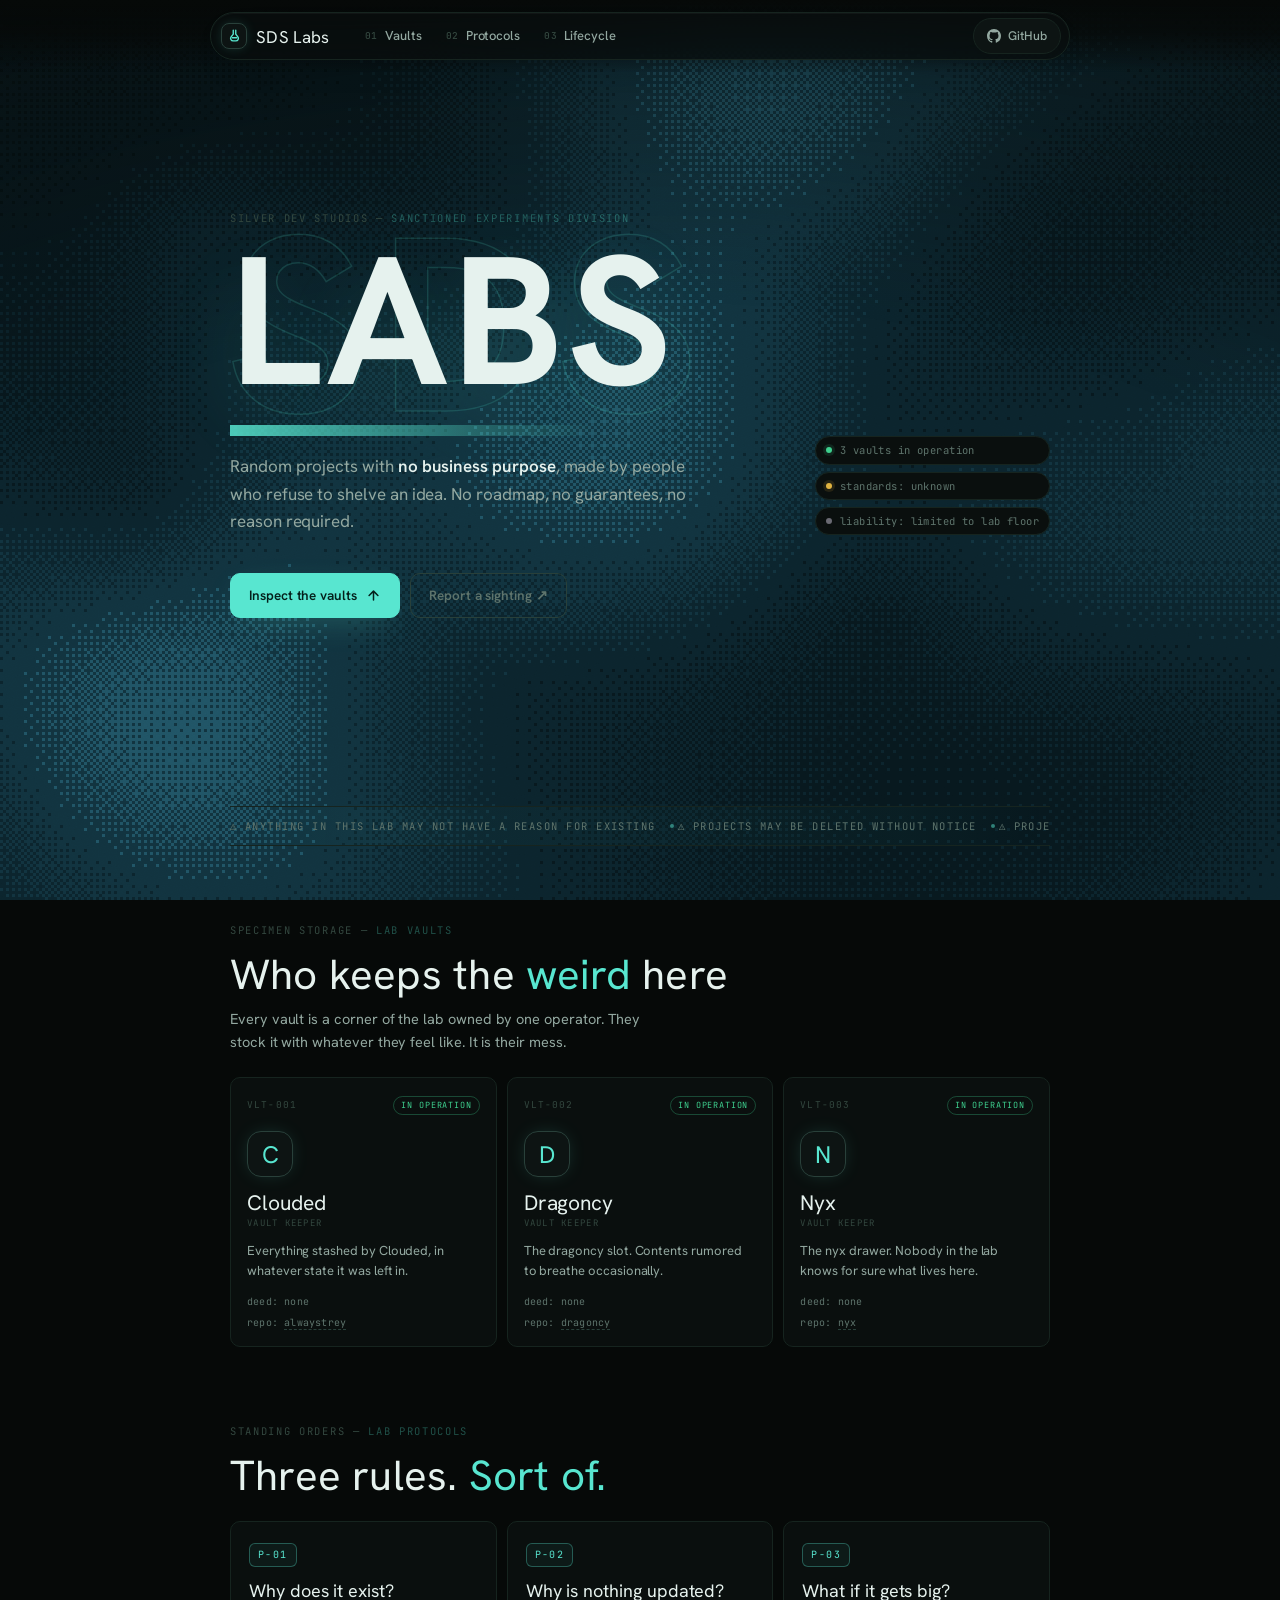
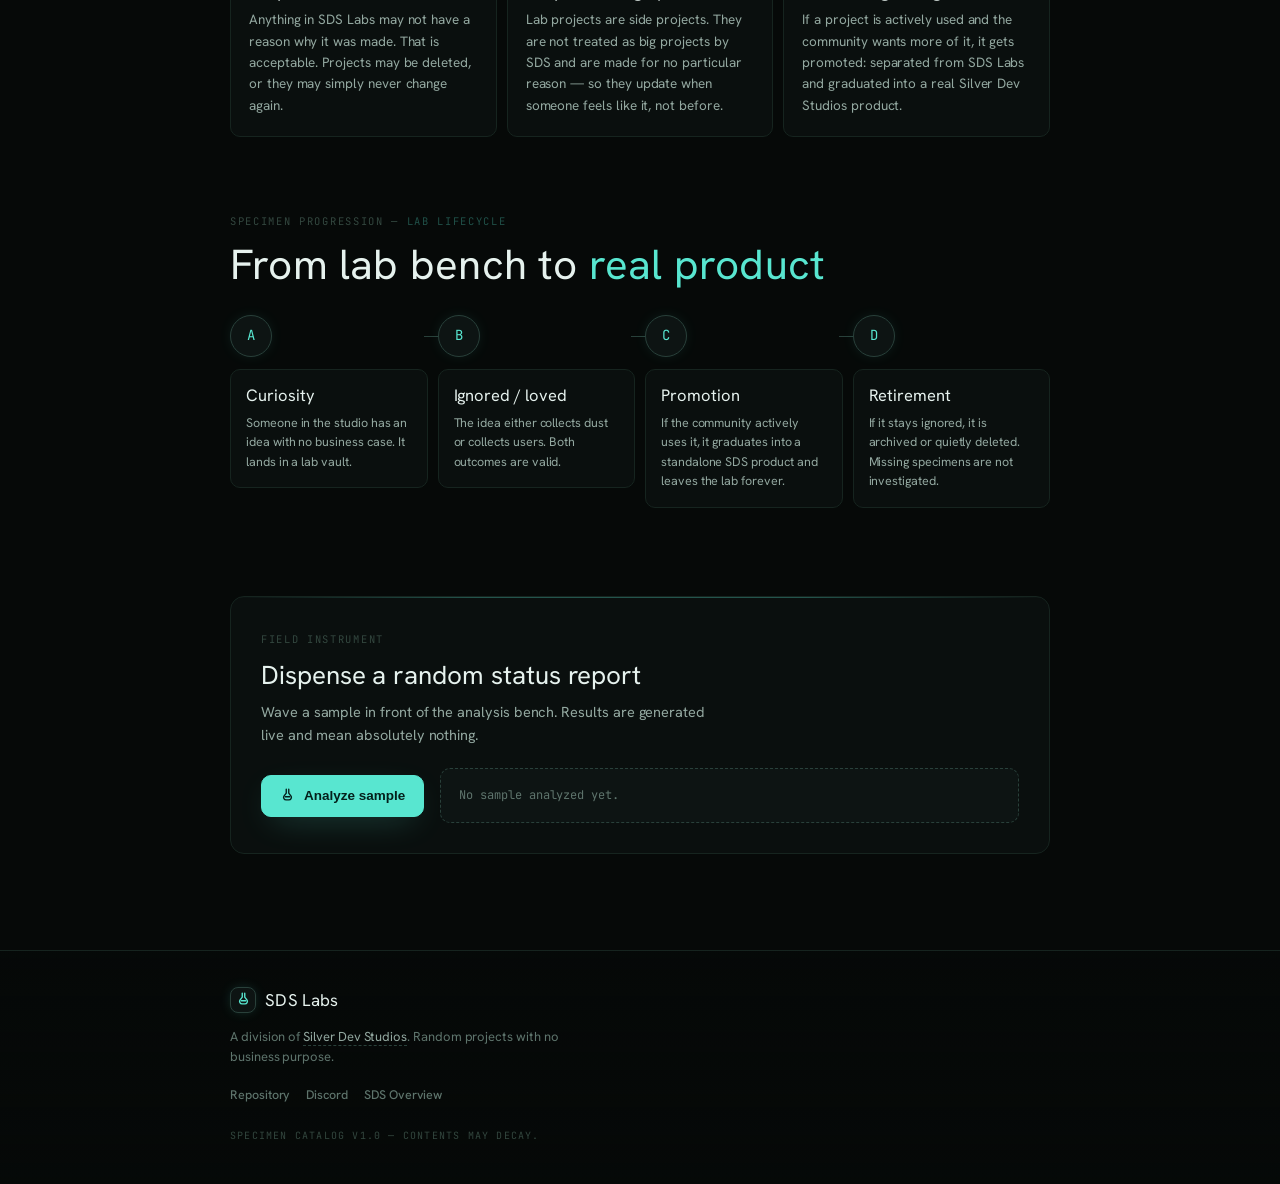
==== index.html @ 9fcaad76 "Add SDS Labs landing page and enhance README - Landing page (index.html, styles.css, app.js) with a " ====
<!DOCTYPE html>
<html lang="en">
<head>
<meta charset="utf-8">
<meta name="viewport" content="width=device-width,initial-scale=1,viewport-fit=cover">
<title>SDS Labs — Experiments by Silver Dev Studios</title>
<meta name="description" content="SDS Labs is the unregulated corner of Silver Dev Studios — random projects with no business purpose, no roadmap, and no promises.">
<meta name="color-scheme" content="dark">
<meta name="theme-color" content="#060908">
<meta property="og:type" content="website">
<meta property="og:site_name" content="Silver Dev Studios">
<meta property="og:title" content="SDS Labs — Experiments by Silver Dev Studios">
<meta property="og:description" content="Random projects with no business purpose. Runway for experiments. Liability limited to the lab floor.">
<meta property="og:url" content="https://silver-dev-studios.github.io/SDS-Labs/">
<meta name="twitter:card" content="summary_large_image">
<meta name="twitter:title" content="SDS Labs — Experiments by Silver Dev Studios">
<meta name="twitter:description" content="Random projects with no business purpose. Runway for experiments. Liability limited to the lab floor.">
<link rel="icon" href="data:image/svg+xml,%3Csvg xmlns='http://www.w3.org/2000/svg' viewBox='0 0 32 32'%3E%3Crect width='32' height='32' rx='7' fill='%23060908'/%3E%3Cpath d='M13 4v7.2L8.4 18a3.5 3.5 0 0 0 3 5.4h9.2a3.5 3.5 0 0 0 3-5.4L19 11.2V4' fill='none' stroke='%2358e6d0' stroke-width='2.4' stroke-linecap='round' stroke-linejoin='round'/%3E%3Cpath d='M11.5 21h9' stroke='%2358e6d0' stroke-width='2' stroke-linecap='round'/%3E%3Ccircle cx='19' cy='7' r='1.6' fill='%23d8f26a'/%3E%3C/svg%3E">
<link rel="preconnect" href="https://fonts.googleapis.com">
<link rel="preconnect" href="https://fonts.gstatic.com" crossorigin>
<link href="https://fonts.googleapis.com/css2?family=Chewy&family=Hanken+Grotesk:ital,wght@0,400;0,500;0,600;0,700;1,400&family=JetBrains+Mono:wght@400;500;700&display=swap" rel="stylesheet">
<link rel="stylesheet" href="styles.css">
</head>
<body>
<canvas id="bg" aria-hidden="true"></canvas>
<div class="grain" aria-hidden="true"></div>

<header class="topbar">
  <div class="nav">
    <a class="brand" href="#top" aria-label="SDS Labs home">
      <span class="brand-mark" aria-hidden="true">
        <svg viewBox="0 0 24 24" fill="none" stroke="currentColor" stroke-width="2.2" stroke-linecap="round" stroke-linejoin="round"><path d="M10 2v6.3L6.3 13a4 4 0 0 0 3.4 6h4.6a4 4 0 0 0 3.4-6L14 8.3V2"/><path d="M8.5 14h7"/></svg>
      </span>
      <span class="brand-name">SDS Labs</span>
    </a>
    <nav class="links" aria-label="Primary">
      <a href="#vaults" class="nav-link"><span class="num">01</span>Vaults</a>
      <a href="#protocols" class="nav-link"><span class="num">02</span>Protocols</a>
      <a href="#lifecycle" class="nav-link"><span class="num">03</span>Lifecycle</a>
    </nav>
    <div class="nav-actions">
      <a class="gh-link" href="https://github.com/Silver-Dev-Studios/SDS-Labs" target="_blank" rel="noopener">
        <svg viewBox="0 0 16 16" fill="currentColor" aria-hidden="true"><path d="M8 0C3.58 0 0 3.58 0 8c0 3.54 2.29 6.53 5.47 7.59.4.07.55-.17.55-.38 0-.19-.01-.82-.01-1.49-2.01.37-2.53-.49-2.69-.94-.09-.23-.48-.94-.82-1.13-.28-.15-.68-.52-.01-.53.63-.01 1.08.58 1.23.82.72 1.21 1.87.87 2.33.66.07-.52.28-.87.51-1.07-1.78-.2-3.64-.89-3.64-3.95 0-.87.31-1.59.82-2.15-.08-.2-.36-1.02.08-2.12 0 0 .67-.21 2.2.82.64-.18 1.32-.27 2-.27.68 0 1.36.09 2 .27 1.53-1.04 2.2-.82 2.2-.82.44 1.1.16 1.92.08 2.12.51.56.82 1.27.82 2.15 0 3.07-1.87 3.75-3.65 3.95.29.25.54.73.54 1.48 0 1.07-.01 1.93-.01 2.2 0 .21.15.46.55.38A8.01 8.01 0 0 0 16 8c0-4.42-3.58-8-8-8z"/></svg>
        <span>GitHub</span>
      </a>
    </div>
  </div>
</header>

<main id="top">
  <section class="hero">
    <p class="overline">Silver Dev Studios — <span>Sanctioned experiments division</span></p>
    <h1 class="hero-title">
      <span class="ghost" aria-hidden="true">SDS</span>
      <span class="solid">LABS</span>
    </h1>
    <div class="hero-sub">
      <p class="lede">Random projects with <strong>no business purpose</strong>, made by people who refuse to shelve an idea. No roadmap, no guarantees, no reason required.</p>
      <div class="hero-meta">
        <span class="meta-chip"><span class="dot ok"></span> 3 vaults in operation</span>
        <span class="meta-chip"><span class="dot warn"></span> standards: unknown</span>
        <span class="meta-chip"><span class="dot idle"></span> liability: limited to lab floor</span>
      </div>
    </div>
    <div class="hero-cta">
      <a class="btn primary" href="#vaults">Inspect the vaults
        <svg viewBox="0 0 24 24" fill="none" stroke="currentColor" stroke-width="2.4" stroke-linecap="round" stroke-linejoin="round"><path d="M12 19V5M5 12l7-7 7 7"/></svg>
      </a>
      <a class="btn ghost-btn" href="https://discord.gg/RdKDd6bmMX" target="_blank" rel="noopener">Report a sighting ↗</a>
    </div>
  </section>

  <section class="ticker" aria-label="Lab warnings">
    <div class="ticker-track">
      <span>⚠ anything in this lab may not have a reason for existing</span>
      <span>⚠ projects may be deleted without notice</span>
      <span>⚠ projects may also simply not change. forever</span>
      <span>⚠ if a project gets too popular it gets promoted &amp; leaves the lab</span>
      <span>⚠ nothing here is maintained as a real product</span>
      <span>⚠ enter at your own curiosity</span>
      <span>⚠ anything in this lab may not have a reason for existing</span>
      <span>⚠ projects may be deleted without notice</span>
      <span>⚠ projects may also simply not change. forever</span>
      <span>⚠ if a project gets too popular it gets promoted &amp; leaves the lab</span>
      <span>⚠ nothing here is maintained as a real product</span>
      <span>⚠ enter at your own curiosity</span>
    </div>
  </section>

  <section id="vaults" class="section">
    <header class="section-head">
      <p class="overline">Specimen storage — <span>Lab vaults</span></p>
      <h2>Who keeps the <em>weird</em> here</h2>
      <p class="section-intro">Every vault is a corner of the lab owned by one operator. They stock it with whatever they feel like. It is their mess.</p>
    </header>
    <div class="vaults">
      <article class="vault" data-vault="clouded">
        <div class="vault-top">
          <span class="vault-serial">VLT-001</span>
          <span class="status-pill">in operation</span>
        </div>
        <div class="vault-avatar" aria-hidden="true">C</div>
        <h3 class="vault-name">Clouded</h3>
        <p class="vault-role">Vault keeper</p>
        <p class="vault-desc">Everything stashed by Clouded, in whatever state it was left in.</p>
        <div class="vault-meta">
          <span>deed: none</span>
          <span>repo: <a href="https://github.com/Silver-Dev-Studios/SDS-Labs/tree/main/alwaystrey" target="_blank" rel="noopener">alwaystrey</a></span>
        </div>
      </article>
      <article class="vault" data-vault="dragoncy">
        <div class="vault-top">
          <span class="vault-serial">VLT-002</span>
          <span class="status-pill">in operation</span>
        </div>
        <div class="vault-avatar" aria-hidden="true">D</div>
        <h3 class="vault-name">Dragoncy</h3>
        <p class="vault-role">Vault keeper</p>
        <p class="vault-desc">The dragoncy slot. Contents rumored to breathe occasionally.</p>
        <div class="vault-meta">
          <span>deed: none</span>
          <span>repo: <a href="https://github.com/Silver-Dev-Studios/SDS-Labs/tree/main/dragoncy" target="_blank" rel="noopener">dragoncy</a></span>
        </div>
      </article>
      <article class="vault" data-vault="nyx">
        <div class="vault-top">
          <span class="vault-serial">VLT-003</span>
          <span class="status-pill">in operation</span>
        </div>
        <div class="vault-avatar" aria-hidden="true">N</div>
        <h3 class="vault-name">Nyx</h3>
        <p class="vault-role">Vault keeper</p>
        <p class="vault-desc">The nyx drawer. Nobody in the lab knows for sure what lives here.</p>
        <div class="vault-meta">
          <span>deed: none</span>
          <span>repo: <a href="https://github.com/Silver-Dev-Studios/SDS-Labs/tree/main/nyx" target="_blank" rel="noopener">nyx</a></span>
        </div>
      </article>
    </div>
  </section>

  <section id="protocols" class="section">
    <header class="section-head">
      <p class="overline">Standing orders — <span>Lab protocols</span></p>
      <h2>Three rules. <em>Sort of.</em></h2>
    </header>
    <div class="protocols">
      <article class="protocol">
        <span class="protocol-num">P-01</span>
        <h3>Why does it exist?</h3>
        <p>Anything in SDS Labs may not have a reason why it was made. That is acceptable. Projects may be deleted, or they may simply never change again.</p>
      </article>
      <article class="protocol">
        <span class="protocol-num">P-02</span>
        <h3>Why is nothing updated?</h3>
        <p>Lab projects are side projects. They are not treated as big projects by SDS and are made for no particular reason — so they update when someone feels like it, not before.</p>
      </article>
      <article class="protocol">
        <span class="protocol-num">P-03</span>
        <h3>What if it gets big?</h3>
        <p>If a project is actively used and the community wants more of it, it gets promoted: separated from SDS Labs and graduated into a real Silver Dev Studios product.</p>
      </article>
    </div>
  </section>

  <section id="lifecycle" class="section">
    <header class="section-head">
      <p class="overline">Specimen progression — <span>Lab lifecycle</span></p>
      <h2>From lab bench to <em>real product</em></h2>
    </header>
    <ol class="lifecycle">
      <li>
        <span class="stage-num">A</span>
        <div class="stage-card">
          <h3>Curiosity</h3>
          <p>Someone in the studio has an idea with no business case. It lands in a lab vault.</p>
        </div>
      </li>
      <li>
        <span class="stage-num">B</span>
        <div class="stage-card">
          <h3>Ignored / loved</h3>
          <p>The idea either collects dust or collects users. Both outcomes are valid.</p>
        </div>
      </li>
      <li>
        <span class="stage-num">C</span>
        <div class="stage-card">
          <h3>Promotion</h3>
          <p>If the community actively uses it, it graduates into a standalone SDS product and leaves the lab forever.</p>
        </div>
      </li>
      <li>
        <span class="stage-num">D</span>
        <div class="stage-card">
          <h3>Retirement</h3>
          <p>If it stays ignored, it is archived or quietly deleted. Missing specimens are not investigated.</p>
        </div>
      </li>
    </ol>
  </section>

  <section class="experiment" aria-label="Interactive sample dispenser">
    <p class="overline">Field instrument</p>
    <h2>Dispense a random status report</h2>
    <p class="section-intro">Wave a sample in front of the analysis bench. Results are generated live and mean absolutely nothing.</p>
    <div class="bench">
      <button id="dispense" class="btn primary" type="button">
        <svg viewBox="0 0 24 24" fill="none" stroke="currentColor" stroke-width="2.2" stroke-linecap="round" stroke-linejoin="round"><path d="M10 2v6.3L6.3 13a4 4 0 0 0 3.4 6h4.6a4 4 0 0 0 3.4-6L14 8.3V2"/><path d="M8.5 14h7"/></svg>
        Analyze sample
      </button>
      <div id="report" class="report" aria-live="polite">
        <span class="report-placeholder">No sample analyzed yet.</span>
      </div>
    </div>
  </section>
</main>

<footer class="footer">
  <div class="footer-inner">
    <a class="brand" href="#top">
      <span class="brand-mark" aria-hidden="true">
        <svg viewBox="0 0 24 24" fill="none" stroke="currentColor" stroke-width="2.2" stroke-linecap="round" stroke-linejoin="round"><path d="M10 2v6.3L6.3 13a4 4 0 0 0 3.4 6h4.6a4 4 0 0 0 3.4-6L14 8.3V2"/><path d="M8.5 14h7"/></svg>
      </span>
      <span class="brand-name">SDS Labs</span>
    </a>
    <p class="footer-note">A division of <a href="https://github.com/Silver-Dev-Studios" target="_blank" rel="noopener">Silver Dev Studios</a>. Random projects with no business purpose.</p>
    <div class="footer-links">
      <a href="https://github.com/Silver-Dev-Studios/SDS-Labs" target="_blank" rel="noopener">Repository</a>
      <a href="https://discord.gg/RdKDd6bmMX" target="_blank" rel="noopener">Discord</a>
      <a href="https://github.com/Silver-Dev-Studios/SDS" target="_blank" rel="noopener">SDS Overview</a>
    </div>
    <p class="footer-stamp">Specimen catalog v1.0 — contents may decay.</p>
  </div>
</footer>

<script src="app.js"></script>
</body>
</html>
---- styles.css ----
/* ============================================================
   SDS Labs — specimen catalog
   Dark chemiluminescent laboratory palette, cohesive with SDS brand
   ============================================================ */
:root{
  --bg:#060908;
  --surface:#0a0f0e;
  --surface-2:#0d1413;
  --surface-3:#12201d;
  --border:#16241f;
  --border-2:#29403a;
  --text:#e6f2ee;
  --text-2:#93a8a0;
  --text-3:#5e746c;
  --text-4:#33473f;
  --cy:#58e6d0;        /* chemiluminescent cyan — the lab accent */
  --cy-dim:rgba(88,230,208,.32);
  --acid:#d8f26a;      /* hazard yellow-green, sparingly */
  --warn:#e0b341;
  --ok:#3ecf8e;
  --idle:#6a6a73;
  --discord:#5865F2;
  --r:10px;
  --ease:cubic-bezier(.16,1,.3,1);
  --display:"Chewy","Hanken Grotesk",Arial,sans-serif;
  --sans:"Hanken Grotesk",-apple-system,BlinkMacSystemFont,"Segoe UI",Roboto,Helvetica,Arial,sans-serif;
  --mono:"JetBrains Mono",ui-monospace,SFMono-Regular,Menlo,Consolas,monospace;
  --nav-h:48px;
}
*,*::before,*::after{box-sizing:border-box}
html{scroll-behavior:smooth;scroll-padding-top:96px;-webkit-text-size-adjust:100%;background:var(--bg)}
body{margin:0;min-height:100vh;overflow-x:hidden;background:var(--bg);color:var(--text);
  font-family:var(--sans);font-size:15px;line-height:1.55;letter-spacing:-.004em;
  -webkit-font-smoothing:antialiased;-moz-osx-font-smoothing:grayscale}
::selection{background:rgba(88,230,208,.22);color:#fff}
:focus-visible{outline:1px solid var(--cy);outline-offset:2px;border-radius:6px}
*{scrollbar-width:thin;scrollbar-color:#1d2b27 transparent}
*::-webkit-scrollbar{width:8px;height:8px}
*::-webkit-scrollbar-thumb{background:#1b2a26;border-radius:99px}
*::-webkit-scrollbar-thumb:hover{background:#29403a}
*::-webkit-scrollbar-track{background:transparent}

/* ---- atmosphere ---- */
#bg{position:fixed;inset:0;width:100vw;height:100vh;z-index:0;pointer-events:none;opacity:.75}
.grain{position:fixed;inset:0;z-index:2;pointer-events:none;opacity:.5;mix-blend-mode:overlay;
  background-image:url("data:image/svg+xml,%3Csvg xmlns='http://www.w3.org/2000/svg' width='120' height='120'%3E%3Cfilter id='n'%3E%3CfeTurbulence type='fractalNoise' baseFrequency='.9' numOctaves='2' stitchTiles='stitch'/%3E%3CfeColorMatrix type='saturate' values='0'/%3E%3C/filter%3E%3Crect width='120' height='120' filter='url(%23n)' opacity='.16'/%3E%3C/svg%3E")}
body::after{content:"";position:fixed;inset:0;z-index:1;pointer-events:none;
  background:radial-gradient(ellipse 155% 115% at 50% 82%,transparent 42%,rgba(6,9,8,.82) 100%)}

/* ---- top bar ---- */
.topbar{position:fixed;inset:0 0 auto 0;z-index:60;padding:12px 16px;pointer-events:none}
.topbar::before{content:"";position:absolute;inset:0;z-index:-1;
  background:linear-gradient(to bottom,#060908 0%,rgba(6,9,8,.82) 45%,rgba(6,9,8,0) 100%);pointer-events:none}
.nav{position:relative;max-width:860px;margin:0 auto;display:flex;align-items:center;gap:18px;
  height:var(--nav-h);padding:0 8px 0 10px;border:1px solid var(--border);border-radius:999px;
  background:rgba(10,15,14,.72);-webkit-backdrop-filter:blur(16px) saturate(150%);backdrop-filter:blur(16px) saturate(150%);
  box-shadow:inset 0 1px 0 rgba(255,255,255,.035),0 14px 34px -22px rgba(0,0,0,1);pointer-events:auto}
.brand{display:flex;align-items:center;gap:9px;min-width:0;color:var(--text);text-decoration:none}
.brand-mark{display:grid;place-items:center;flex:none;width:26px;height:26px;border:1px solid var(--border-2);
  border-radius:8px;background:var(--surface-2);color:var(--cy);transition:color .2s var(--ease),border-color .2s var(--ease);
  box-shadow:0 0 14px -4px var(--cy-dim)}
.brand-mark svg{width:15px;height:15px}
.brand:hover .brand-mark{border-color:var(--cy);color:var(--cy)}
.brand-name{font-family:var(--display);font-size:17px;letter-spacing:.02em;line-height:1.1;padding-top:2px;
  white-space:nowrap;overflow:hidden;text-overflow:ellipsis}
.links{display:flex;align-items:center;gap:2px;margin-left:6px}
.nav-link{display:flex;align-items:center;gap:7px;padding:7px 11px;border-radius:9px;color:var(--text-2);
  font-size:13px;font-weight:500;text-decoration:none;transition:background .16s var(--ease),color .16s var(--ease)}
.nav-link .num{font-family:var(--mono);font-size:9.5px;color:var(--text-4);letter-spacing:.06em}
.nav-link:hover{background:var(--surface-3);color:var(--text)}
.nav-link:hover .num{color:var(--cy)}
.nav-actions{margin-left:auto}
.gh-link{display:inline-flex;align-items:center;gap:7px;padding:7px 13px;border-radius:999px;
  border:1px solid var(--border);background:var(--surface-2);color:var(--text-2);font-size:12.5px;font-weight:500;
  text-decoration:none;transition:background .16s var(--ease),border-color .16s var(--ease),color .16s var(--ease)}
.gh-link svg{width:14px;height:14px}
.gh-link:hover{background:var(--surface-3);border-color:var(--border-2);color:var(--text)}

/* ---- layout ---- */
main{position:relative;z-index:3;width:100%;max-width:860px;margin:0 auto;padding:0 20px 0}
.section{margin-top:76px}
.overline{margin:0 0 14px;font-family:var(--mono);font-size:10.5px;letter-spacing:.16em;text-transform:uppercase;color:var(--text-4)}
.overline span{color:var(--cy-dim)}
.section-head h2{margin:0;font-family:var(--display);font-size:clamp(30px,4.6vw,42px);font-weight:400;
  line-height:1.04;letter-spacing:.005em;color:var(--text)}
.section-head h2 em{font-style:normal;color:var(--cy)}
.section-intro{margin:12px 0 0;font-size:14.5px;color:var(--text-2);max-width:56ch;text-wrap:pretty}

/* ---- hero ---- */
.hero{position:relative;min-height:min(88vh,780px);display:flex;flex-direction:column;justify-content:center;
  padding:132px 0 84px}
.hero-title{position:relative;margin:10px 0 0;line-height:.78;user-select:none}
.hero-title .ghost{position:absolute;left:-4px;top:-22px;font-family:var(--display);font-size:clamp(120px,21vw,248px);
  color:transparent;-webkit-text-stroke:1.5px rgba(88,230,208,.16);letter-spacing:.04em;pointer-events:none}
.hero-title .solid{position:relative;font-family:var(--display);font-size:clamp(82px,15.5vw,182px);
  color:var(--text);letter-spacing:.02em;text-shadow:0 24px 80px rgba(88,230,208,.12)}
.hero-title .solid::after{content:"";position:absolute;left:0;right:0;bottom:.02em;height:.06em;
  background:linear-gradient(90deg,var(--cy),transparent 82%);opacity:.85}
.hero-sub{display:flex;align-items:flex-end;justify-content:space-between;gap:28px;flex-wrap:wrap;margin-top:44px}
.lede{margin:0;max-width:46ch;font-size:17px;line-height:1.6;color:var(--text-2)}
.lede strong{color:var(--text);font-weight:600}
.hero-meta{display:flex;flex-direction:column;gap:7px;flex:none}
.meta-chip{display:inline-flex;align-items:center;gap:8px;font-family:var(--mono);font-size:10.5px;
  letter-spacing:.04em;color:var(--text-3);padding:5px 10px;border:1px solid var(--border);
  border-radius:999px;background:var(--surface)}
.dot{flex:none;width:6px;height:6px;border-radius:50%}
.dot.ok{background:var(--ok);box-shadow:0 0 0 3px rgba(62,207,142,.12)}
.dot.warn{background:var(--warn);box-shadow:0 0 0 3px rgba(224,179,65,.12)}
.dot.idle{background:var(--idle)}
.hero-cta{display:flex;flex-wrap:wrap;gap:10px;margin-top:38px}
.btn{display:inline-flex;align-items:center;gap:9px;padding:11px 18px;border-radius:10px;min-height:42px;
  border:1px solid var(--border);background:var(--surface-2);color:var(--text-2);font-size:13.5px;font-weight:600;
  text-decoration:none;cursor:pointer;transition:background .2s var(--ease),border-color .2s var(--ease),color .2s var(--ease),transform .2s var(--ease)}
.btn svg{width:15px;height:15px}
.btn:hover{background:var(--surface-3);border-color:var(--border-2);color:var(--text);transform:translateY(-1px)}
.btn.primary{background:var(--cy);border-color:var(--cy);color:#04201b;box-shadow:0 10px 34px -12px var(--cy-dim)}
.btn.primary:hover{background:#6ef0db;border-color:#6ef0db;color:#04201b}
.btn.ghost-btn{background:transparent;border-color:var(--border-2);color:var(--text-3)}
.btn.ghost-btn:hover{color:var(--cy);border-color:var(--cy-dim)}

/* ---- ticker ---- */
.ticker{position:relative;margin-top:26px;border-block:1px solid var(--border);overflow:hidden;
  background:linear-gradient(90deg,transparent,rgba(88,230,208,.028) 18%,rgba(88,230,208,.028) 82%,transparent)}
.ticker-track{display:flex;gap:0;white-space:nowrap;padding:11px 0;animation:ticker 46s linear infinite;will-change:transform}
.ticker:hover .ticker-track{animation-play-state:paused}
.ticker-track span{font-family:var(--mono);font-size:10.5px;letter-spacing:.14em;text-transform:uppercase;
  color:var(--text-3);padding-right:4px}
.ticker-track span::after{content:"";display:inline-block;width:4px;height:4px;border-radius:50%;
  background:var(--cy);margin-left:14px;vertical-align:2px;opacity:.5}
@keyframes ticker{to{transform:translateX(-50%)}}

/* ---- vaults ---- */
.vaults{display:grid;grid-template-columns:repeat(3,1fr);gap:10px;margin-top:24px}
.vault{position:relative;display:flex;flex-direction:column;padding:18px 16px 16px;border:1px solid var(--border);
  border-radius:var(--r);background:var(--surface);overflow:hidden;
  transition:background .2s var(--ease),border-color .2s var(--ease),transform .2s var(--ease)}
.vault::before{content:"";position:absolute;top:0;left:0;right:0;height:1px;
  background:linear-gradient(90deg,transparent,var(--cy-dim),transparent);opacity:0;transition:opacity .2s var(--ease)}
.vault::after{content:"";position:absolute;inset:0;pointer-events:none;border-radius:inherit;
  box-shadow:inset 0 0 60px -40px var(--cy-dim);opacity:0;transition:opacity .25s var(--ease)}
.vault:hover{background:var(--surface-2);border-color:var(--border-2);transform:translateY(-2px)}
.vault:hover::before,.vault:hover::after{opacity:1}
.vault-top{position:relative;z-index:1;display:flex;align-items:center;justify-content:space-between;gap:8px}
.vault-serial{font-family:var(--mono);font-size:9.5px;letter-spacing:.12em;color:var(--text-4)}
.status-pill{padding:2px 7px;border:1px solid rgba(62,207,142,.3);border-radius:999px;
  font-family:var(--mono);font-size:8.5px;letter-spacing:.1em;text-transform:uppercase;color:var(--ok)}
.vault-avatar{position:relative;z-index:1;display:grid;place-items:center;width:46px;height:46px;margin-top:16px;
  border-radius:14px;border:1px solid var(--border-2);background:var(--surface-2);color:var(--cy);
  font-family:var(--display);font-size:24px;box-shadow:0 0 22px -8px var(--cy-dim)}
.vault-name{margin:14px 0 0;font-family:var(--display);font-size:21px;font-weight:400;line-height:1.1;color:var(--text)}
.vault-role{margin:3px 0 0;font-family:var(--mono);font-size:9px;letter-spacing:.14em;text-transform:uppercase;color:var(--text-4)}
.vault-desc{margin:10px 0 0;font-size:13px;line-height:1.5;color:var(--text-2)}
.vault-meta{display:flex;flex-direction:column;gap:5px;margin-top:auto;padding-top:14px;font-family:var(--mono);
  font-size:10px;letter-spacing:.02em;color:var(--text-3)}
.vault-meta a{color:var(--text-3);text-decoration:none;border-bottom:1px dashed var(--border-2);transition:color .16s var(--ease),border-color .16s var(--ease)}
.vault-meta a:hover{color:var(--cy);border-color:var(--cy-dim)}

/* ---- protocols ---- */
.protocols{display:grid;grid-template-columns:repeat(3,1fr);gap:10px;margin-top:24px}
.protocol{padding:20px 18px;border:1px solid var(--border);border-radius:var(--r);background:var(--surface);
  transition:background .2s var(--ease),border-color .2s var(--ease),transform .2s var(--ease)}
.protocol:hover{background:var(--surface-2);border-color:var(--border-2);transform:translateY(-2px)}
.protocol-num{display:inline-block;font-family:var(--mono);font-size:10px;letter-spacing:.14em;color:var(--cy);
  padding:3px 8px;border:1px solid var(--cy-dim);border-radius:6px;background:rgba(88,230,208,.05)}
.protocol h3{margin:14px 0 0;font-family:var(--display);font-size:18px;font-weight:400;line-height:1.15;color:var(--text)}
.protocol p{margin:8px 0 0;font-size:13.5px;line-height:1.58;color:var(--text-2)}

/* ---- lifecycle ---- */
.lifecycle{list-style:none;margin:28px 0 0;padding:0;display:grid;grid-template-columns:repeat(4,1fr);gap:10px;counter-reset:stage}
.lifecycle li{position:relative;display:flex;gap:12px;flex-direction:column}
.lifecycle li::before{content:"";position:absolute;top:21px;left:-14px;right:calc(100% - 33px);height:1px;
  background:var(--border-2)}
.lifecycle li:first-child::before{display:none}
.stage-num{position:relative;z-index:1;display:grid;place-items:center;flex:none;width:42px;height:42px;
  border-radius:50%;border:1px solid var(--border-2);background:var(--surface-2);color:var(--cy);
  font-family:var(--mono);font-size:14px;box-shadow:0 0 18px -8px var(--cy-dim)}
.stage-card{padding:16px 15px;border:1px solid var(--border);border-radius:var(--r);background:var(--surface);
  transition:background .2s var(--ease),border-color .2s var(--ease),transform .2s var(--ease)}
.stage-card:hover{background:var(--surface-2);border-color:var(--border-2);transform:translateY(-2px)}
.stage-card h3{margin:0;font-family:var(--display);font-size:16.5px;font-weight:400;line-height:1.15;color:var(--text)}
.stage-card p{margin:8px 0 0;font-size:12.5px;line-height:1.55;color:var(--text-2)}

/* ---- experiment bench ---- */
.experiment{margin-top:88px;padding:34px 30px 30px;border:1px solid var(--border);border-radius:14px;
  background:var(--surface);position:relative;overflow:hidden}
.experiment::before{content:"";position:absolute;top:0;left:0;right:0;height:1px;
  background:linear-gradient(90deg,transparent,var(--cy-dim) 30%,var(--cy-dim) 70%,transparent)}
.experiment h2{margin:0;font-family:var(--display);font-size:26px;font-weight:400;line-height:1.1;color:var(--text)}
.bench{margin-top:22px;display:flex;align-items:center;gap:16px;flex-wrap:wrap}
.report{flex:1;min-width:260px;padding:16px 18px;border:1px dashed var(--border-2);border-radius:10px;
  background:var(--surface-2);font-family:var(--mono);font-size:12px;line-height:1.7;color:var(--text-3)}
.report.analyzing{animation:blink 1.2s ease-in-out infinite}
.report span{display:block}
.report .s-line{color:var(--text-2)}
.report .s-accent{color:var(--cy)}
.report .s-warn{color:var(--acid)}
@keyframes blink{0%,100%{opacity:.35}50%{opacity:1}}

/* ---- footer ---- */
.footer{position:relative;z-index:3;margin-top:96px;border-top:1px solid var(--border);
  background:linear-gradient(to bottom,rgba(6,9,8,.2),rgba(6,9,8,.9))}
.footer-inner{width:100%;max-width:860px;margin:0 auto;padding:36px 20px 40px;display:grid;gap:14px}
.footer-note{margin:0;font-size:13px;color:var(--text-3);max-width:52ch}
.footer-note a{color:var(--text-2);text-decoration:none;border-bottom:1px dashed var(--border-2);transition:color .16s var(--ease),border-color .16s var(--ease)}
.footer-note a:hover{color:var(--cy);border-color:var(--cy-dim)}
.footer-links{display:flex;flex-wrap:wrap;gap:16px;margin-top:4px}
.footer-links a{font-size:12.5px;font-weight:500;color:var(--text-3);text-decoration:none;transition:color .16s var(--ease)}
.footer-links a:hover{color:var(--cy)}
.footer-stamp{margin:10px 0 0;font-family:var(--mono);font-size:10px;letter-spacing:.12em;text-transform:uppercase;color:var(--text-4)}

/* ---- responsive ---- */
@media(max-width:840px){
  .links{display:none}
  .vaults,.protocols{grid-template-columns:1fr}
  .lifecycle{grid-template-columns:1fr 1fr;gap:16px 10px}
  .lifecycle li::before{display:none}
  .hero{padding-top:120px}
}
@media(max-width:600px){
  .lifecycle{grid-template-columns:1fr}
  .gh-link span{display:none}
  .gh-link{padding:7px 10px}
  .hero-meta{width:100%}
  .experiment{padding:26px 18px 22px}
}

/* ---- reduced motion ---- */
@media(prefers-reduced-motion:reduce){
  html{scroll-behavior:auto}
  .ticker-track{animation:none}
  .report{animation:none}
  *,*::before,*::after{transition:none!important;animation:none!important}
}
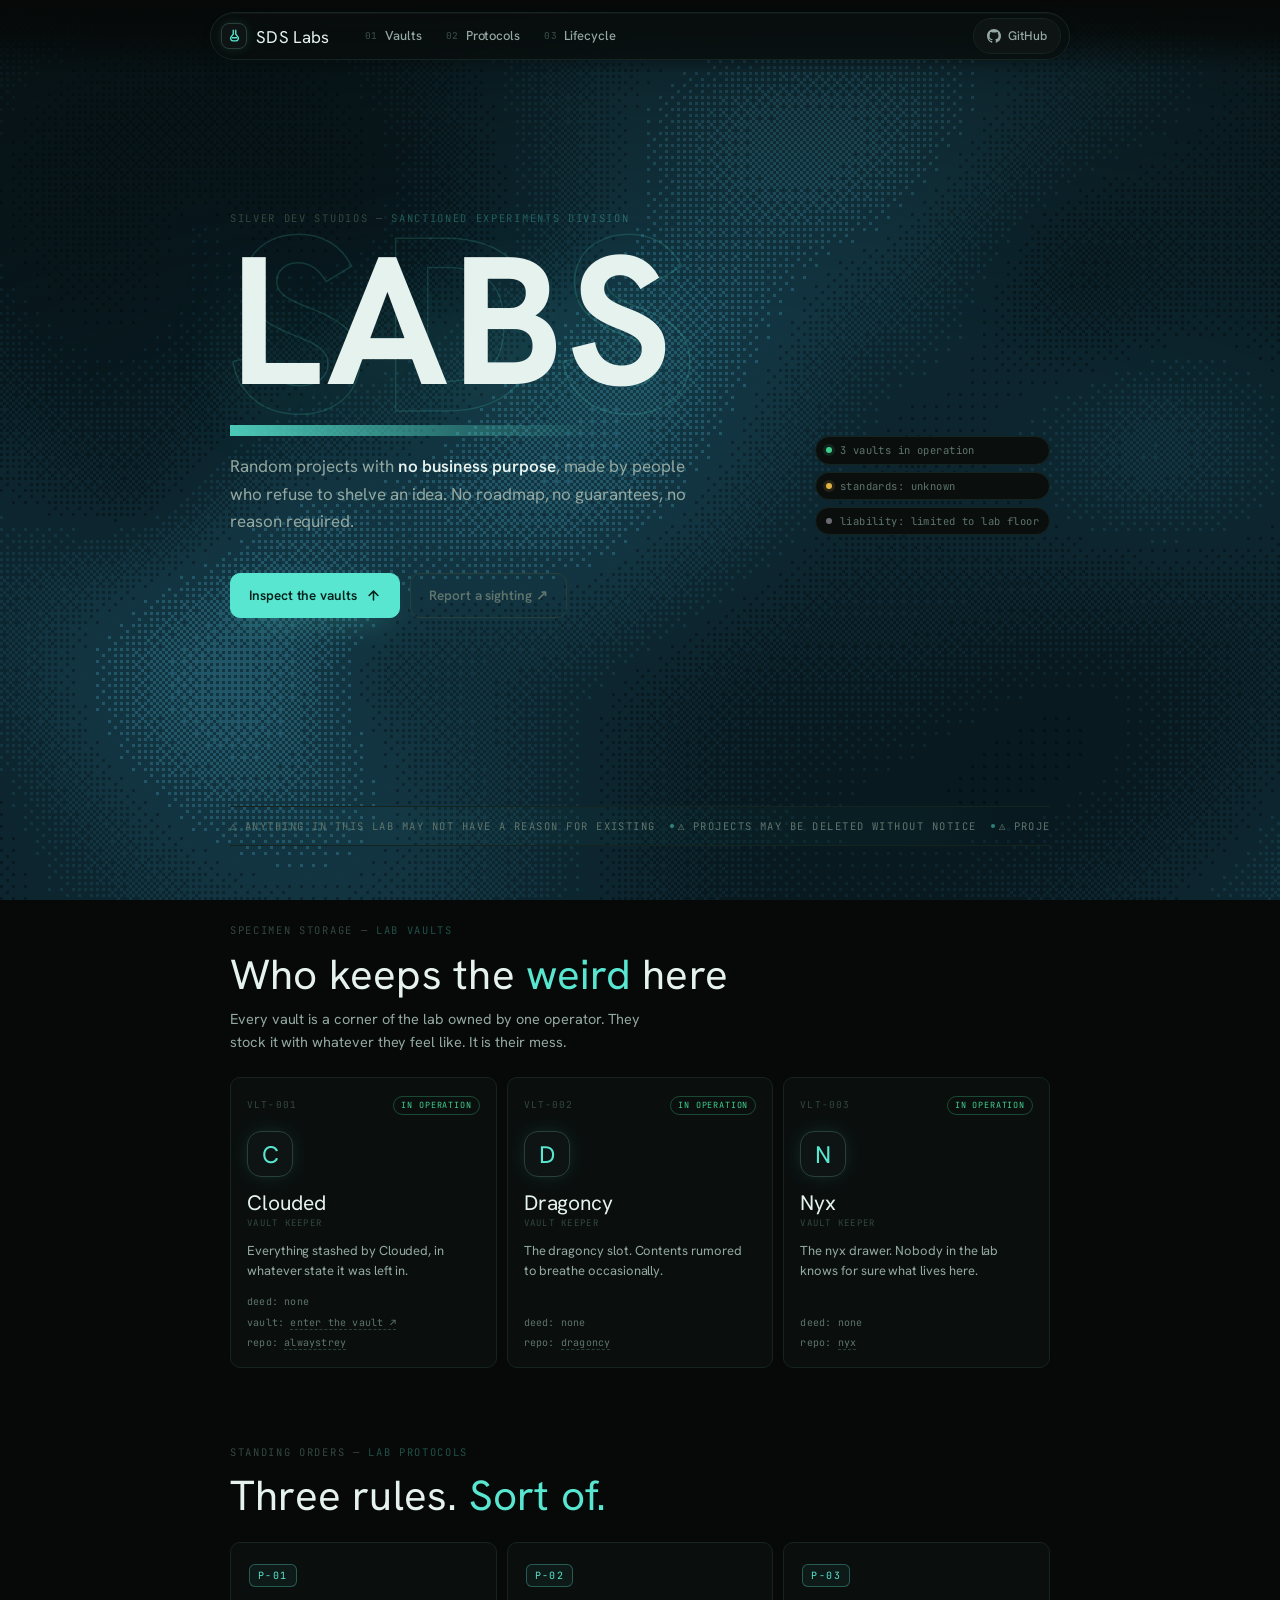
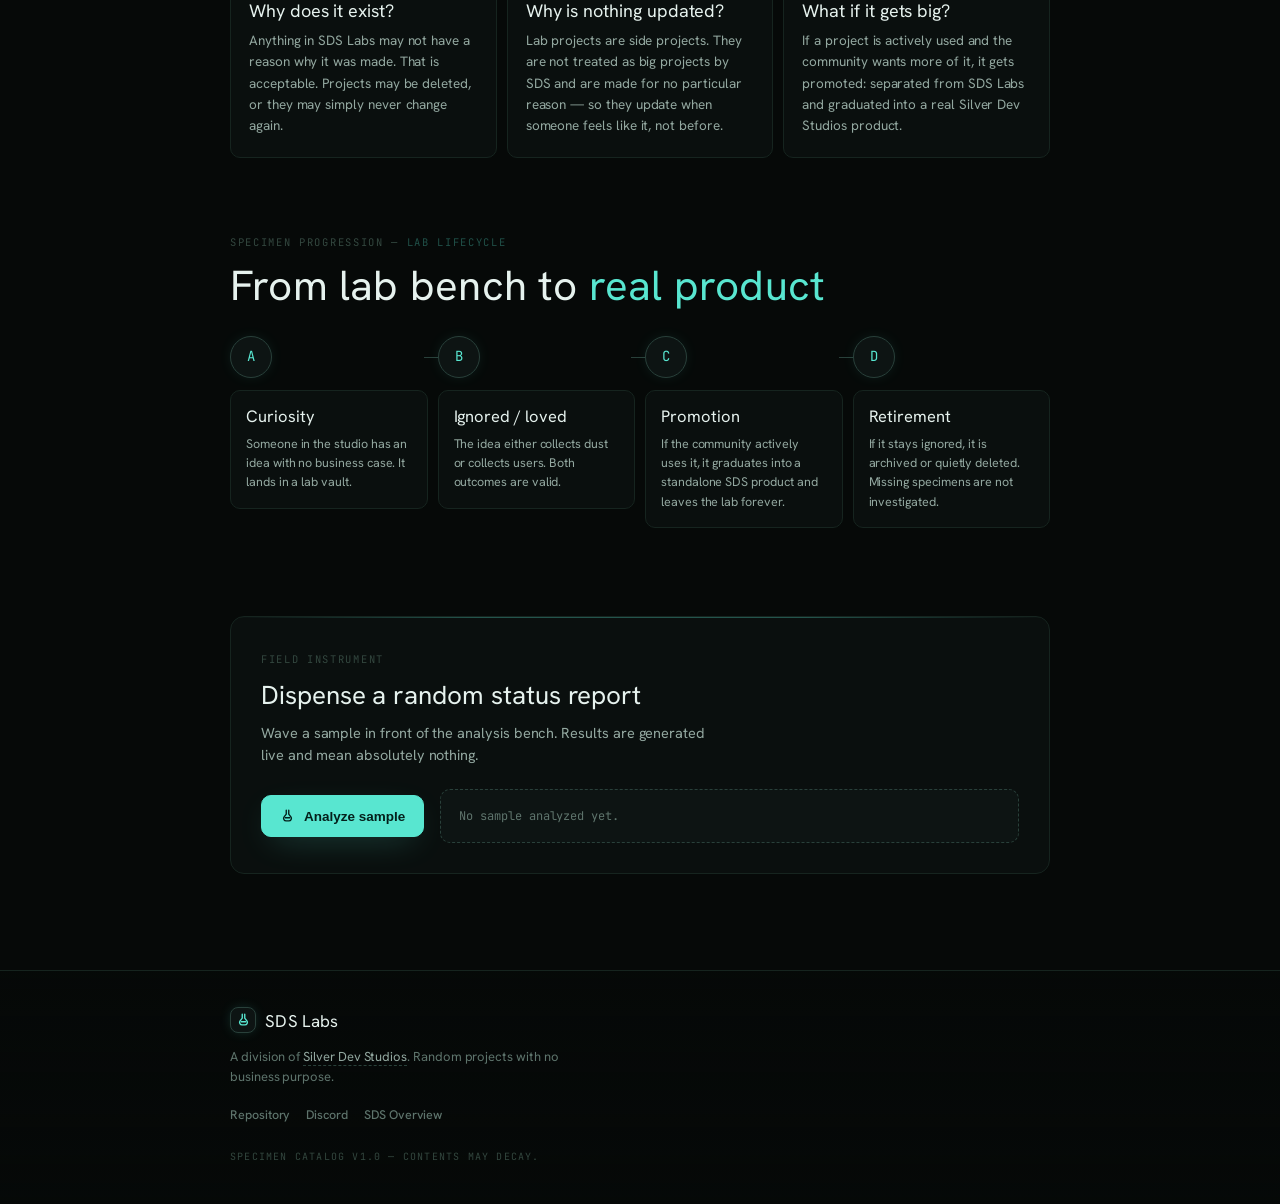
==== commit 1fa271c5: "Link Clouded vault card to alwaystrey page" ====
--- a/index.html
+++ b/index.html
@@ -100,11 +100,12 @@
           <span class="status-pill">in operation</span>
         </div>
         <div class="vault-avatar" aria-hidden="true">C</div>
-        <h3 class="vault-name">Clouded</h3>
+        <h3 class="vault-name"><a href="alwaystrey/" class="vault-link">Clouded</a></h3>
         <p class="vault-role">Vault keeper</p>
         <p class="vault-desc">Everything stashed by Clouded, in whatever state it was left in.</p>
         <div class="vault-meta">
           <span>deed: none</span>
+          <span>vault: <a href="alwaystrey/" target="_blank" rel="noopener">enter the vault ↗</a></span>
           <span>repo: <a href="https://github.com/Silver-Dev-Studios/SDS-Labs/tree/main/alwaystrey" target="_blank" rel="noopener">alwaystrey</a></span>
         </div>
       </article>
--- a/styles.css
+++ b/styles.css
@@ -154,6 +154,8 @@
   font-size:10px;letter-spacing:.02em;color:var(--text-3)}
 .vault-meta a{color:var(--text-3);text-decoration:none;border-bottom:1px dashed var(--border-2);transition:color .16s var(--ease),border-color .16s var(--ease)}
 .vault-meta a:hover{color:var(--cy);border-color:var(--cy-dim)}
+.vault-name .vault-link{color:inherit;text-decoration:none;transition:color .16s var(--ease)}
+.vault-name:hover .vault-link{color:var(--cy)}
 
 /* ---- protocols ---- */
 .protocols{display:grid;grid-template-columns:repeat(3,1fr);gap:10px;margin-top:24px}
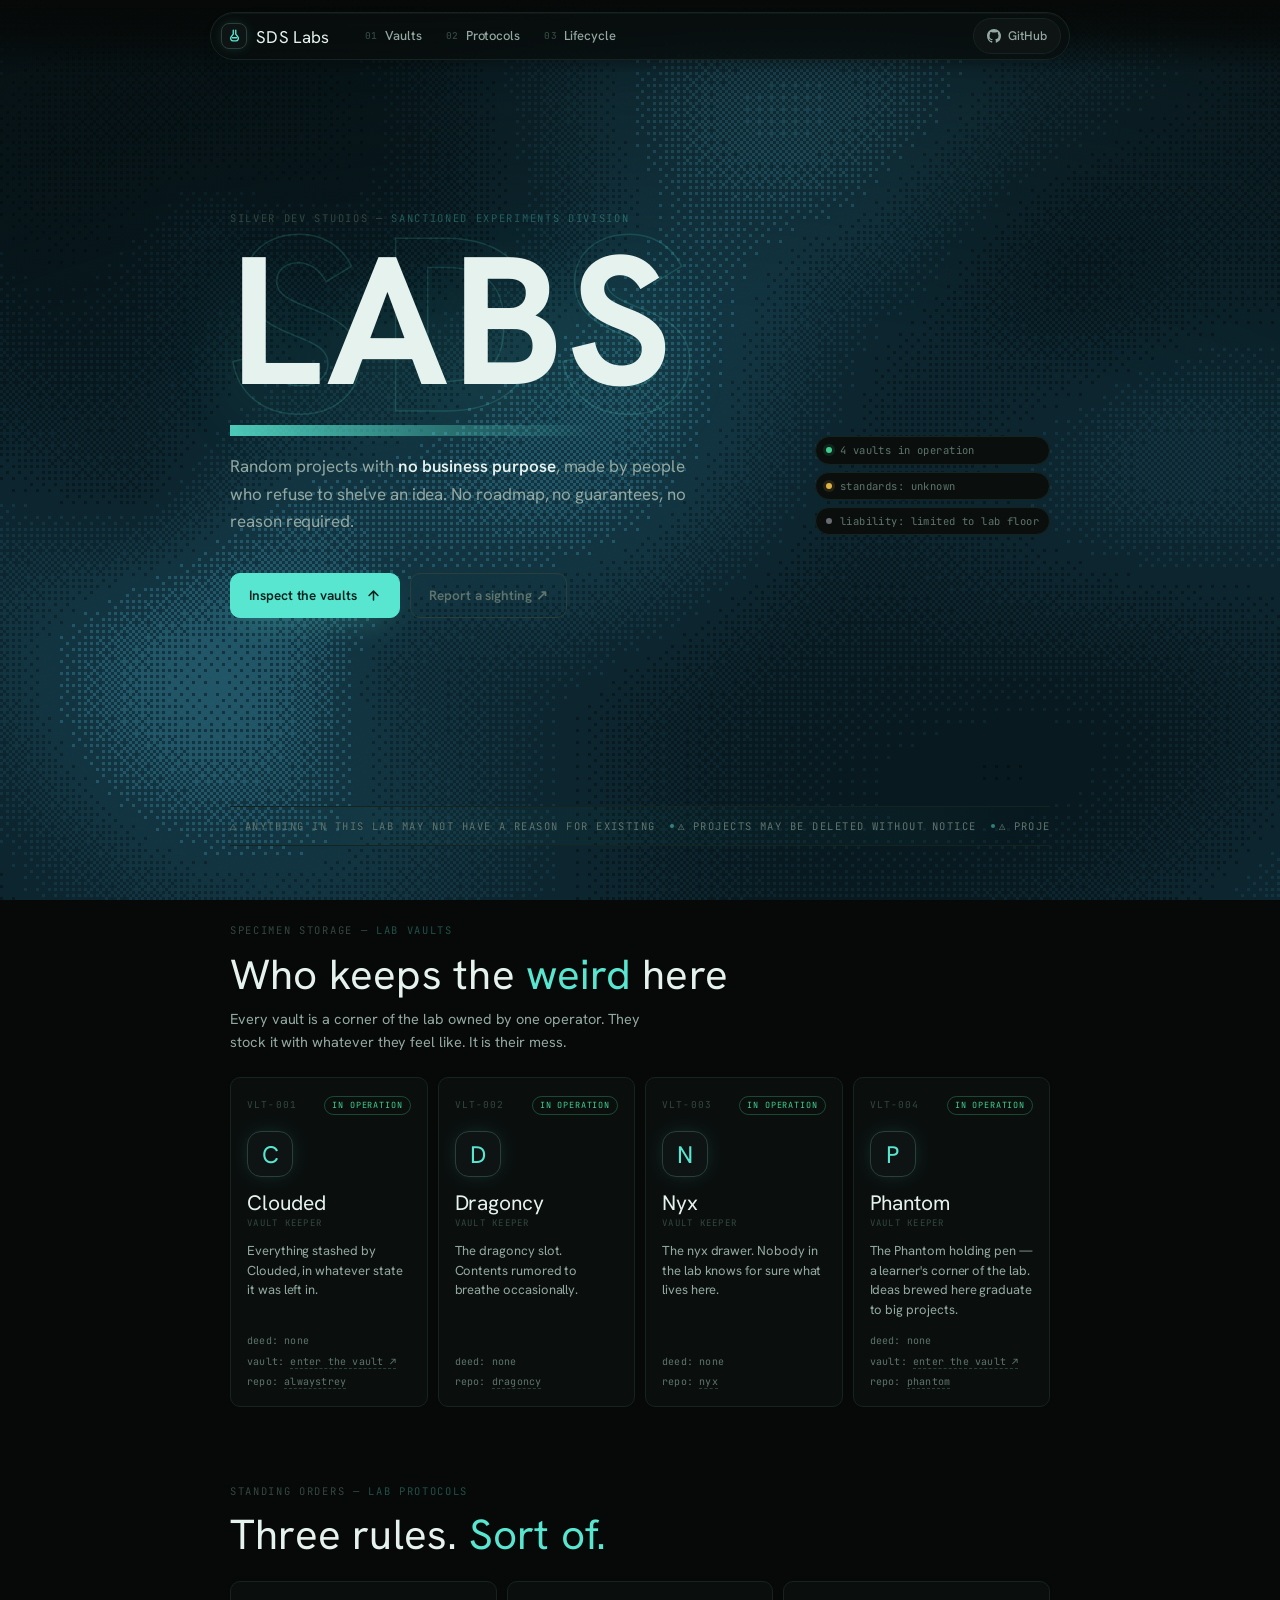
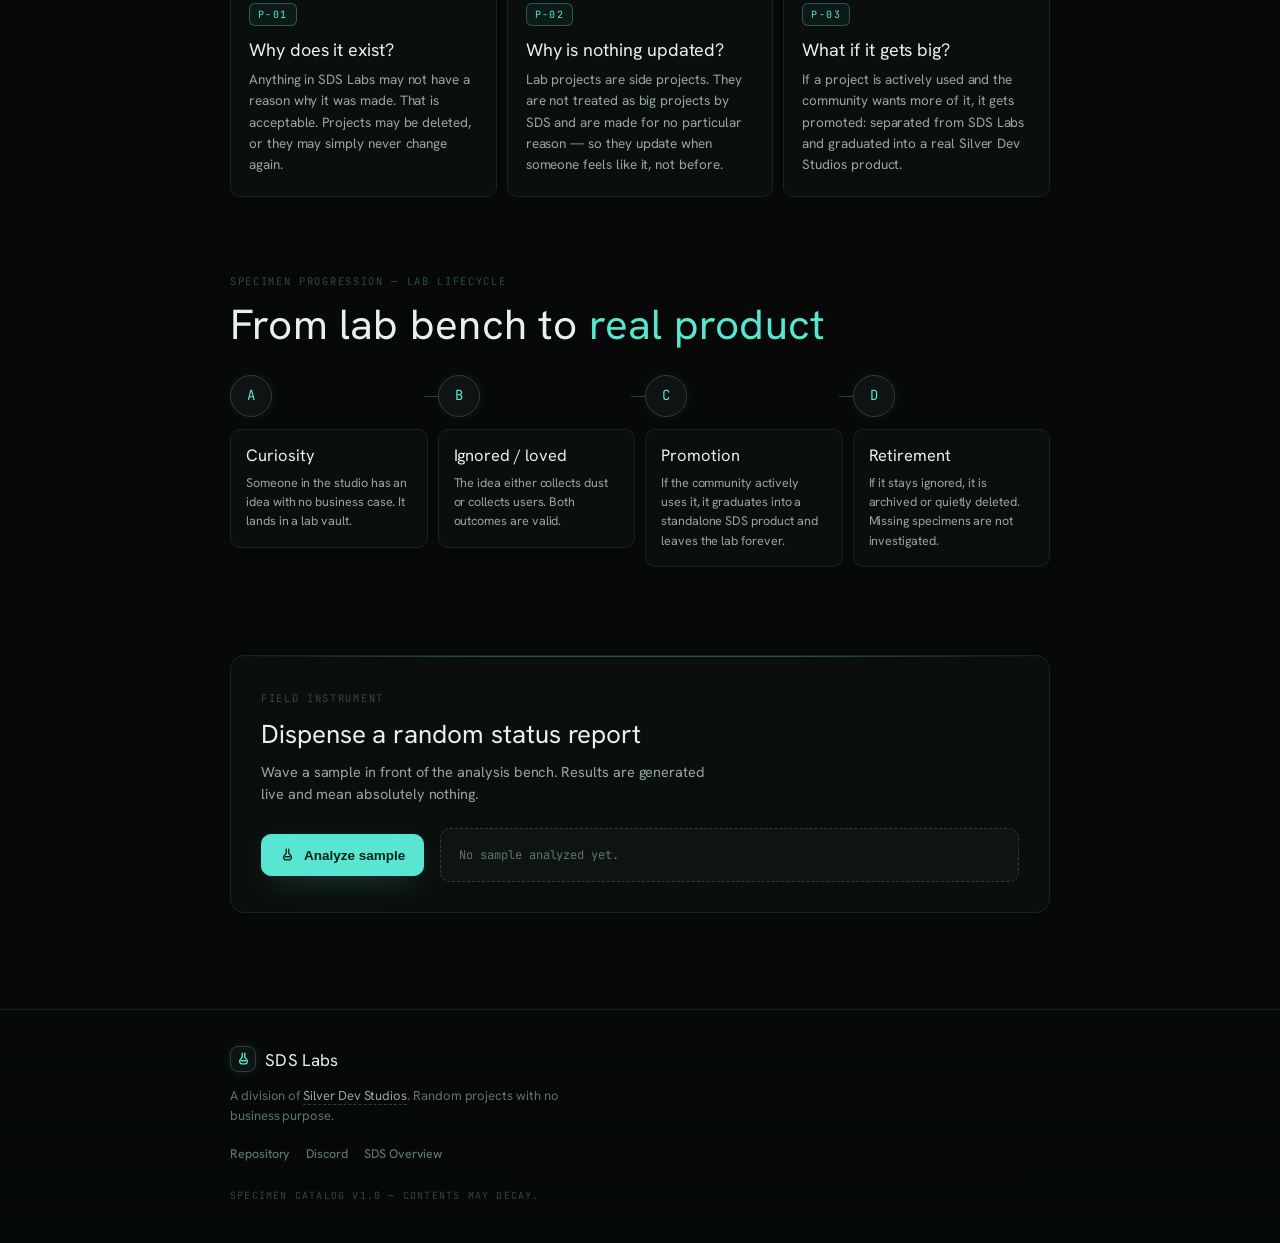
==== commit 6462e9e0: "Add Phantom vault to SDS Labs Adds a new VLT-004 vault for Phantom, a learning developer in SDS Labs" ====
--- a/index.html
+++ b/index.html
@@ -57,7 +57,7 @@
     <div class="hero-sub">
       <p class="lede">Random projects with <strong>no business purpose</strong>, made by people who refuse to shelve an idea. No roadmap, no guarantees, no reason required.</p>
       <div class="hero-meta">
-        <span class="meta-chip"><span class="dot ok"></span> 3 vaults in operation</span>
+        <span class="meta-chip"><span class="dot ok"></span> 4 vaults in operation</span>
         <span class="meta-chip"><span class="dot warn"></span> standards: unknown</span>
         <span class="meta-chip"><span class="dot idle"></span> liability: limited to lab floor</span>
       </div>
@@ -137,6 +137,21 @@
           <span>repo: <a href="https://github.com/Silver-Dev-Studios/SDS-Labs/tree/main/nyx" target="_blank" rel="noopener">nyx</a></span>
         </div>
       </article>
+      <article class="vault" data-vault="phantom">
+        <div class="vault-top">
+          <span class="vault-serial">VLT-004</span>
+          <span class="status-pill">in operation</span>
+        </div>
+        <div class="vault-avatar" aria-hidden="true">P</div>
+        <h3 class="vault-name"><a href="phantom/" class="vault-link">Phantom</a></h3>
+        <p class="vault-role">Vault keeper</p>
+        <p class="vault-desc">The Phantom holding pen — a learner's corner of the lab. Ideas brewed here graduate to big projects.</p>
+        <div class="vault-meta">
+          <span>deed: none</span>
+          <span>vault: <a href="phantom/" target="_blank" rel="noopener">enter the vault ↗</a></span>
+          <span>repo: <a href="https://github.com/Silver-Dev-Studios/SDS-Labs/tree/main/phantom" target="_blank" rel="noopener">phantom</a></span>
+        </div>
+      </article>
     </div>
   </section>
 
--- a/styles.css
+++ b/styles.css
@@ -130,7 +130,7 @@
 @keyframes ticker{to{transform:translateX(-50%)}}
 
 /* ---- vaults ---- */
-.vaults{display:grid;grid-template-columns:repeat(3,1fr);gap:10px;margin-top:24px}
+.vaults{display:grid;grid-template-columns:repeat(4,1fr);gap:10px;margin-top:24px}
 .vault{position:relative;display:flex;flex-direction:column;padding:18px 16px 16px;border:1px solid var(--border);
   border-radius:var(--r);background:var(--surface);overflow:hidden;
   transition:background .2s var(--ease),border-color .2s var(--ease),transform .2s var(--ease)}
@@ -211,6 +211,9 @@
 .footer-stamp{margin:10px 0 0;font-family:var(--mono);font-size:10px;letter-spacing:.12em;text-transform:uppercase;color:var(--text-4)}
 
 /* ---- responsive ---- */
+@media(max-width:920px){
+  .vaults{grid-template-columns:repeat(2,1fr)}
+}
 @media(max-width:840px){
   .links{display:none}
   .vaults,.protocols{grid-template-columns:1fr}
@@ -223,6 +226,8 @@
   .gh-link span{display:none}
   .gh-link{padding:7px 10px}
   .hero-meta{width:100%}
+  .hero-title .solid{font-size:clamp(48px,13.5vw,182px)}
+  .hero-title .ghost{font-size:clamp(62px,17vw,240px)}
   .experiment{padding:26px 18px 22px}
 }
 
